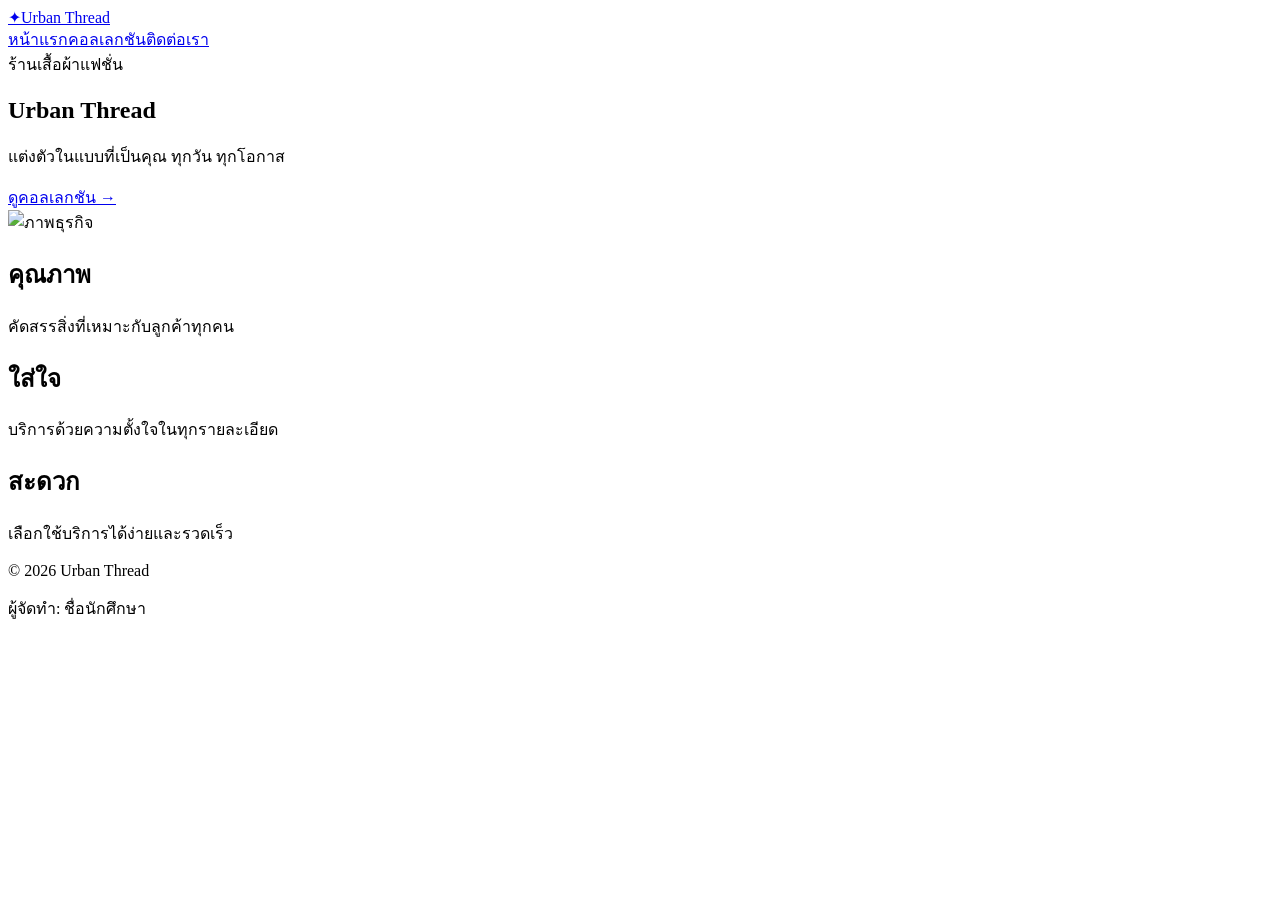
==== index.html @ b4ecc572 "Add files via upload" ====
<!doctype html><html lang="th"><head><meta charset="utf-8"><meta name="viewport" content="width=device-width,initial-scale=1"><title>หน้าแรก | Urban Thread</title><link rel="stylesheet" href="assets/style.css"></head><body style="--main:#784c77;--accent:#f5b9c8;--cream:#f7efe9;--ink:#29213a;--soft:#f5b9c855"><header class="site-header"><nav class="nav container"><a class="brand" href="main.html"><span class="mark">✦</span>Urban Thread</a><div class="links"><a href="main.html">หน้าแรก</a><a href="catalog.html">คอลเลกชัน</a><a href="support.html">ติดต่อเรา</a></div></nav></header><main><section class="hero"><div class="container hero-grid"><div><span class="tag">ร้านเสื้อผ้าแฟชั่น</span><h1>Urban Thread</h1><p>แต่งตัวในแบบที่เป็นคุณ ทุกวัน ทุกโอกาส</p><a class="button" href="catalog.html">ดูคอลเลกชัน →</a></div><img src="https://images.unsplash.com/photo-1445205170230-053b83016050?auto=format&fit=crop&w=1200&q=80" alt="ภาพธุรกิจ"></div></section><section class="section"><div class="container strip"><article><h2>คุณภาพ</h2><p>คัดสรรสิ่งที่เหมาะกับลูกค้าทุกคน</p></article><article><h2>ใส่ใจ</h2><p>บริการด้วยความตั้งใจในทุกรายละเอียด</p></article><article><h2>สะดวก</h2><p>เลือกใช้บริการได้ง่ายและรวดเร็ว</p></article></div></section></main><footer class="footer"><div class="container footer-row"><p>© 2026 Urban Thread</p><p>ผู้จัดทำ: ชื่อนักศึกษา</p></div></footer></body></html>
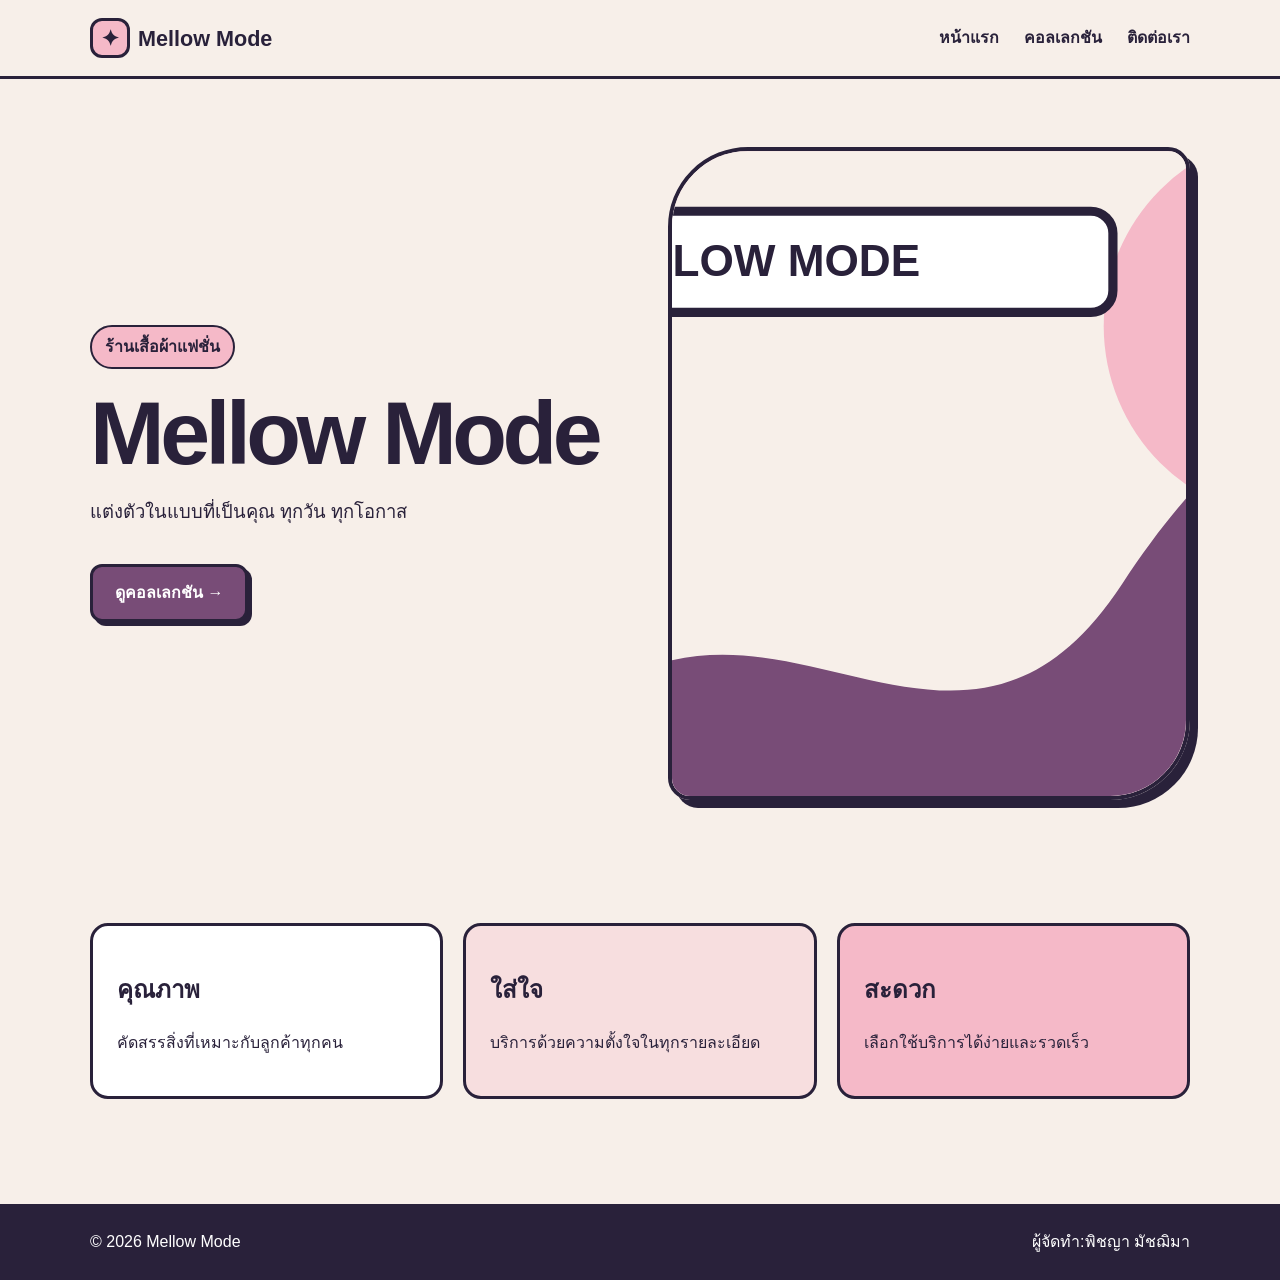
==== commit a107fe7e: "Update index.html" ====
--- a/index.html
+++ b/index.html
@@ -1 +1,2 @@
-<!doctype html><html lang="th"><head><meta charset="utf-8"><meta name="viewport" content="width=device-width,initial-scale=1"><title>หน้าแรก | Urban Thread</title><link rel="stylesheet" href="assets/style.css"></head><body style="--main:#784c77;--accent:#f5b9c8;--cream:#f7efe9;--ink:#29213a;--soft:#f5b9c855"><header class="site-header"><nav class="nav container"><a class="brand" href="main.html"><span class="mark">✦</span>Urban Thread</a><div class="links"><a href="main.html">หน้าแรก</a><a href="catalog.html">คอลเลกชัน</a><a href="support.html">ติดต่อเรา</a></div></nav></header><main><section class="hero"><div class="container hero-grid"><div><span class="tag">ร้านเสื้อผ้าแฟชั่น</span><h1>Urban Thread</h1><p>แต่งตัวในแบบที่เป็นคุณ ทุกวัน ทุกโอกาส</p><a class="button" href="catalog.html">ดูคอลเลกชัน →</a></div><img src="https://images.unsplash.com/photo-1445205170230-053b83016050?auto=format&fit=crop&w=1200&q=80" alt="ภาพธุรกิจ"></div></section><section class="section"><div class="container strip"><article><h2>คุณภาพ</h2><p>คัดสรรสิ่งที่เหมาะกับลูกค้าทุกคน</p></article><article><h2>ใส่ใจ</h2><p>บริการด้วยความตั้งใจในทุกรายละเอียด</p></article><article><h2>สะดวก</h2><p>เลือกใช้บริการได้ง่ายและรวดเร็ว</p></article></div></section></main><footer class="footer"><div class="container footer-row"><p>© 2026 Urban Thread</p><p>ผู้จัดทำ: ชื่อนักศึกษา</p></div></footer></body></html>+<!doctype html>
+<html lang="th"><head><meta charset="utf-8"><meta name="viewport" content="width=device-width,initial-scale=1"><title>หน้าแรก | Mellow Mode</title><link rel="stylesheet" href="assets/style.css"></head><body style="--main:#784c77;--accent:#f5b9c8;--cream:#f7efe9;--ink:#29213a;--soft:#f5b9c855"><header class="site-header"><nav class="nav container"><a class="brand" href="index.html"><span class="mark">✦</span>Mellow Mode</a><div class="links"><a href="index.html">หน้าแรก</a><a href="collection.html">คอลเลกชัน</a><a href="contact.html">ติดต่อเรา</a></div></nav></header><main><section class="hero"><div class="container hero-grid"><div><span class="tag">ร้านเสื้อผ้าแฟชั่น</span><h1>Mellow Mode</h1><p>แต่งตัวในแบบที่เป็นคุณ ทุกวัน ทุกโอกาส</p><a class="button" href="collection.html">ดูคอลเลกชัน →</a></div><img src="images/fashion-banner.svg" alt="ภาพธุรกิจ"></div></section><section class="section"><div class="container strip"><article><h2>คุณภาพ</h2><p>คัดสรรสิ่งที่เหมาะกับลูกค้าทุกคน</p></article><article><h2>ใส่ใจ</h2><p>บริการด้วยความตั้งใจในทุกรายละเอียด</p></article><article><h2>สะดวก</h2><p>เลือกใช้บริการได้ง่ายและรวดเร็ว</p></article></div></section></main><footer class="footer"><div class="container footer-row"><p>© 2026 Mellow Mode</p><p>ผู้จัดทำ:พิชญา มัชฌิมา</p></div></footer></body></html>
--- a/assets/style.css
+++ b/assets/style.css
@@ -0,0 +1 @@
+*{box-sizing:border-box}body{margin:0;font-family:Arial,"Noto Sans Thai",sans-serif;color:var(--ink);background:var(--cream);line-height:1.65}.container{width:min(1100px,90%);margin:auto}.site-header{position:sticky;top:0;z-index:5;background:color-mix(in srgb,var(--cream) 93%,transparent);border-bottom:3px solid var(--ink)}.nav{min-height:76px;display:flex;align-items:center;justify-content:space-between;gap:24px}.brand{font-size:1.35rem;font-weight:900;color:var(--ink);text-decoration:none}.mark{display:inline-grid;place-items:center;width:40px;height:40px;border:3px solid var(--ink);border-radius:12px;background:var(--accent);margin-right:8px}.links{display:flex;gap:25px}.links a{color:var(--ink);font-weight:800;text-decoration:none}.links a:hover{text-decoration:underline 3px;text-underline-offset:6px}.hero{padding:68px 0}.hero-grid{display:grid;grid-template-columns:1fr 1fr;gap:55px;align-items:center}.tag{display:inline-block;padding:7px 13px;border:2px solid var(--ink);border-radius:99px;background:var(--accent);font-weight:800}.hero h1,.page-head h1{font-size:clamp(3rem,7vw,6.2rem);line-height:.94;letter-spacing:-.05em;margin:22px 0}.hero p,.page-head p{font-size:1.15rem}.hero img{width:100%;aspect-ratio:4/5;object-fit:cover;border:4px solid var(--ink);border-radius:80px 22px 80px 22px;box-shadow:8px 8px 0 var(--ink);background:var(--soft)}.button{display:inline-block;margin-top:18px;padding:13px 22px;border:3px solid var(--ink);border-radius:12px;background:var(--main);box-shadow:4px 4px 0 var(--ink);color:white;font-weight:900;text-decoration:none}.button:hover{transform:translate(3px,3px);box-shadow:1px 1px 0 var(--ink)}.section{padding:55px 0}.strip{display:grid;grid-template-columns:repeat(3,1fr);gap:20px}.strip article{padding:24px;border:3px solid var(--ink);border-radius:18px;background:white}.strip article:nth-child(2){background:var(--soft)}.strip article:nth-child(3){background:var(--accent)}.page-head{padding:62px 0 15px}.cards{display:grid;grid-template-columns:repeat(2,1fr);gap:34px}.card{overflow:hidden;border:3px solid var(--ink);border-radius:24px;background:white;box-shadow:7px 7px 0 var(--ink)}.card img{display:block;width:100%;height:330px;object-fit:cover;background:var(--soft)}.card div{padding:24px}.card h2{margin:0}.contact{display:grid;grid-template-columns:1fr 1fr;gap:28px;padding:30px;border:3px solid var(--ink);border-radius:24px;background:var(--accent);box-shadow:7px 7px 0 var(--ink)}.contact section{padding:20px;border:2px solid var(--ink);border-radius:16px;background:white}.student{border-style:dashed!important}.footer{margin-top:50px;padding:25px 0;background:var(--ink);color:white}.footer-row{display:flex;justify-content:space-between;gap:20px;flex-wrap:wrap}.footer p{margin:0}@media(max-width:760px){.nav{padding:17px 0;align-items:flex-start;flex-direction:column}.links{width:100%;justify-content:space-between;gap:8px}.hero-grid,.cards,.contact{grid-template-columns:1fr}.strip{grid-template-columns:1fr}.hero img{aspect-ratio:16/11}.card img{height:250px}}
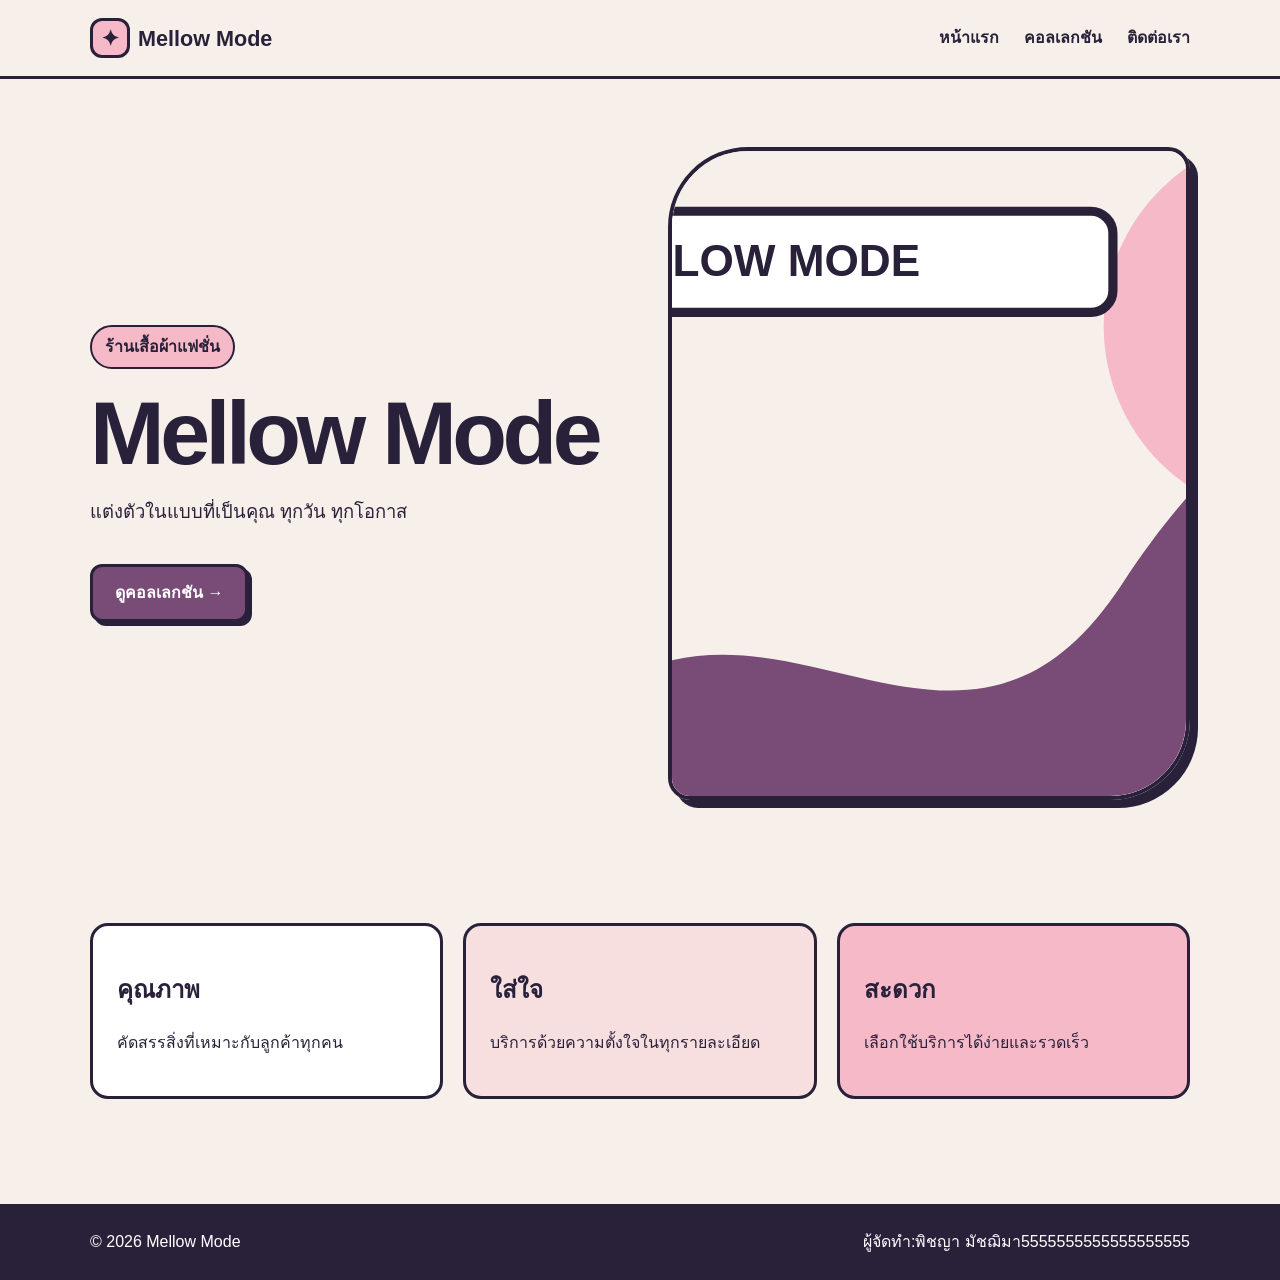
==== commit 186e9b14: "Update index.html" ====
--- a/index.html
+++ b/index.html
@@ -1,2 +1,2 @@
 <!doctype html>
-<html lang="th"><head><meta charset="utf-8"><meta name="viewport" content="width=device-width,initial-scale=1"><title>หน้าแรก | Mellow Mode</title><link rel="stylesheet" href="assets/style.css"></head><body style="--main:#784c77;--accent:#f5b9c8;--cream:#f7efe9;--ink:#29213a;--soft:#f5b9c855"><header class="site-header"><nav class="nav container"><a class="brand" href="index.html"><span class="mark">✦</span>Mellow Mode</a><div class="links"><a href="index.html">หน้าแรก</a><a href="collection.html">คอลเลกชัน</a><a href="contact.html">ติดต่อเรา</a></div></nav></header><main><section class="hero"><div class="container hero-grid"><div><span class="tag">ร้านเสื้อผ้าแฟชั่น</span><h1>Mellow Mode</h1><p>แต่งตัวในแบบที่เป็นคุณ ทุกวัน ทุกโอกาส</p><a class="button" href="collection.html">ดูคอลเลกชัน →</a></div><img src="images/fashion-banner.svg" alt="ภาพธุรกิจ"></div></section><section class="section"><div class="container strip"><article><h2>คุณภาพ</h2><p>คัดสรรสิ่งที่เหมาะกับลูกค้าทุกคน</p></article><article><h2>ใส่ใจ</h2><p>บริการด้วยความตั้งใจในทุกรายละเอียด</p></article><article><h2>สะดวก</h2><p>เลือกใช้บริการได้ง่ายและรวดเร็ว</p></article></div></section></main><footer class="footer"><div class="container footer-row"><p>© 2026 Mellow Mode</p><p>ผู้จัดทำ:พิชญา มัชฌิมา</p></div></footer></body></html>
+<html lang="th"><head><meta charset="utf-8"><meta name="viewport" content="width=device-width,initial-scale=1"><title>หน้าแรก | Mellow Mode</title><link rel="stylesheet" href="assets/style.css"></head><body style="--main:#784c77;--accent:#f5b9c8;--cream:#f7efe9;--ink:#29213a;--soft:#f5b9c855"><header class="site-header"><nav class="nav container"><a class="brand" href="index.html"><span class="mark">✦</span>Mellow Mode</a><div class="links"><a href="index.html">หน้าแรก</a><a href="collection.html">คอลเลกชัน</a><a href="contact.html">ติดต่อเรา</a></div></nav></header><main><section class="hero"><div class="container hero-grid"><div><span class="tag">ร้านเสื้อผ้าแฟชั่น</span><h1>Mellow Mode</h1><p>แต่งตัวในแบบที่เป็นคุณ ทุกวัน ทุกโอกาส</p><a class="button" href="collection.html">ดูคอลเลกชัน →</a></div><img src="images/fashion-banner.svg" alt="ภาพธุรกิจ"></div></section><section class="section"><div class="container strip"><article><h2>คุณภาพ</h2><p>คัดสรรสิ่งที่เหมาะกับลูกค้าทุกคน</p></article><article><h2>ใส่ใจ</h2><p>บริการด้วยความตั้งใจในทุกรายละเอียด</p></article><article><h2>สะดวก</h2><p>เลือกใช้บริการได้ง่ายและรวดเร็ว</p></article></div></section></main><footer class="footer"><div class="container footer-row"><p>© 2026 Mellow Mode</p><p>ผู้จัดทำ:พิชญา มัชฌิมา5555555555555555555</p></div></footer></body></html>
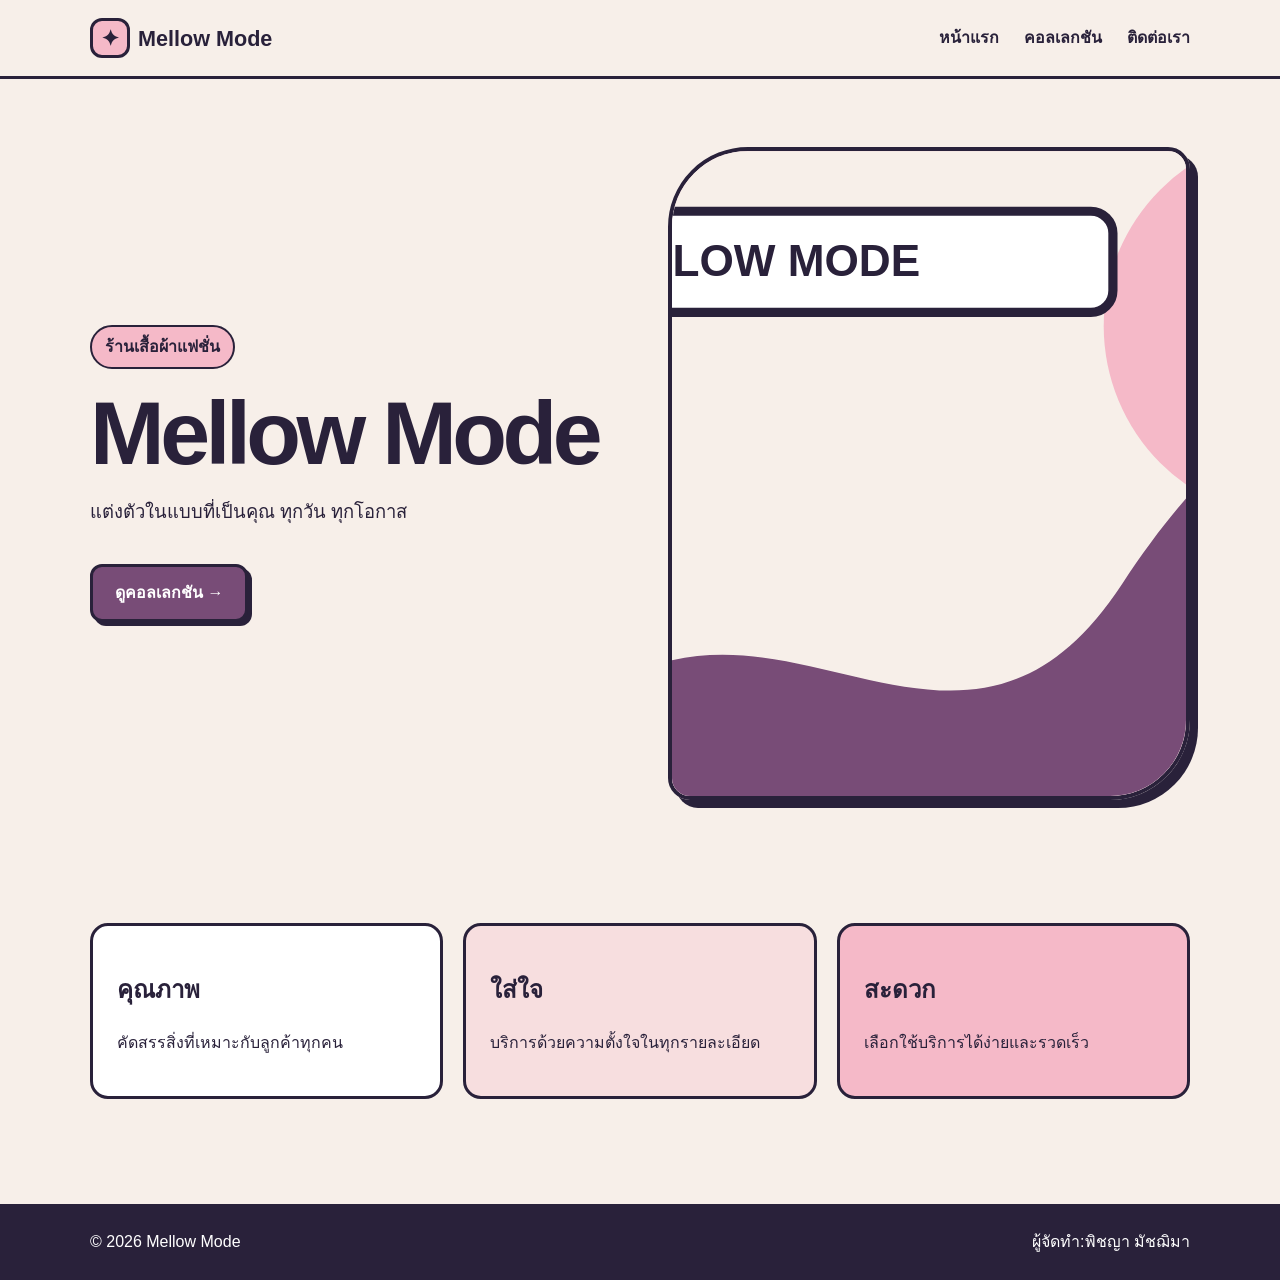
==== commit 1dd1b830: "Update index.html" ====
--- a/index.html
+++ b/index.html
@@ -1,2 +1,2 @@
 <!doctype html>
-<html lang="th"><head><meta charset="utf-8"><meta name="viewport" content="width=device-width,initial-scale=1"><title>หน้าแรก | Mellow Mode</title><link rel="stylesheet" href="assets/style.css"></head><body style="--main:#784c77;--accent:#f5b9c8;--cream:#f7efe9;--ink:#29213a;--soft:#f5b9c855"><header class="site-header"><nav class="nav container"><a class="brand" href="index.html"><span class="mark">✦</span>Mellow Mode</a><div class="links"><a href="index.html">หน้าแรก</a><a href="collection.html">คอลเลกชัน</a><a href="contact.html">ติดต่อเรา</a></div></nav></header><main><section class="hero"><div class="container hero-grid"><div><span class="tag">ร้านเสื้อผ้าแฟชั่น</span><h1>Mellow Mode</h1><p>แต่งตัวในแบบที่เป็นคุณ ทุกวัน ทุกโอกาส</p><a class="button" href="collection.html">ดูคอลเลกชัน →</a></div><img src="images/fashion-banner.svg" alt="ภาพธุรกิจ"></div></section><section class="section"><div class="container strip"><article><h2>คุณภาพ</h2><p>คัดสรรสิ่งที่เหมาะกับลูกค้าทุกคน</p></article><article><h2>ใส่ใจ</h2><p>บริการด้วยความตั้งใจในทุกรายละเอียด</p></article><article><h2>สะดวก</h2><p>เลือกใช้บริการได้ง่ายและรวดเร็ว</p></article></div></section></main><footer class="footer"><div class="container footer-row"><p>© 2026 Mellow Mode</p><p>ผู้จัดทำ:พิชญา มัชฌิมา5555555555555555555</p></div></footer></body></html>
+<html lang="th"><head><meta charset="utf-8"><meta name="viewport" content="width=device-width,initial-scale=1"><title>หน้าแรก | Mellow Mode</title><link rel="stylesheet" href="assets/style.css"></head><body style="--main:#784c77;--accent:#f5b9c8;--cream:#f7efe9;--ink:#29213a;--soft:#f5b9c855"><header class="site-header"><nav class="nav container"><a class="brand" href="index.html"><span class="mark">✦</span>Mellow Mode</a><div class="links"><a href="index.html">หน้าแรก</a><a href="collection.html">คอลเลกชัน</a><a href="contact.html">ติดต่อเรา</a></div></nav></header><main><section class="hero"><div class="container hero-grid"><div><span class="tag">ร้านเสื้อผ้าแฟชั่น</span><h1>Mellow Mode</h1><p>แต่งตัวในแบบที่เป็นคุณ ทุกวัน ทุกโอกาส</p><a class="button" href="collection.html">ดูคอลเลกชัน →</a></div><img src="images/fashion-banner.svg" alt="ภาพธุรกิจ"></div></section><section class="section"><div class="container strip"><article><h2>คุณภาพ</h2><p>คัดสรรสิ่งที่เหมาะกับลูกค้าทุกคน</p></article><article><h2>ใส่ใจ</h2><p>บริการด้วยความตั้งใจในทุกรายละเอียด</p></article><article><h2>สะดวก</h2><p>เลือกใช้บริการได้ง่ายและรวดเร็ว</p></article></div></section></main><footer class="footer"><div class="container footer-row"><p>© 2026 Mellow Mode</p><p>ผู้จัดทำ:พิชญา มัชฌิมา</p></div></footer></body></html>
